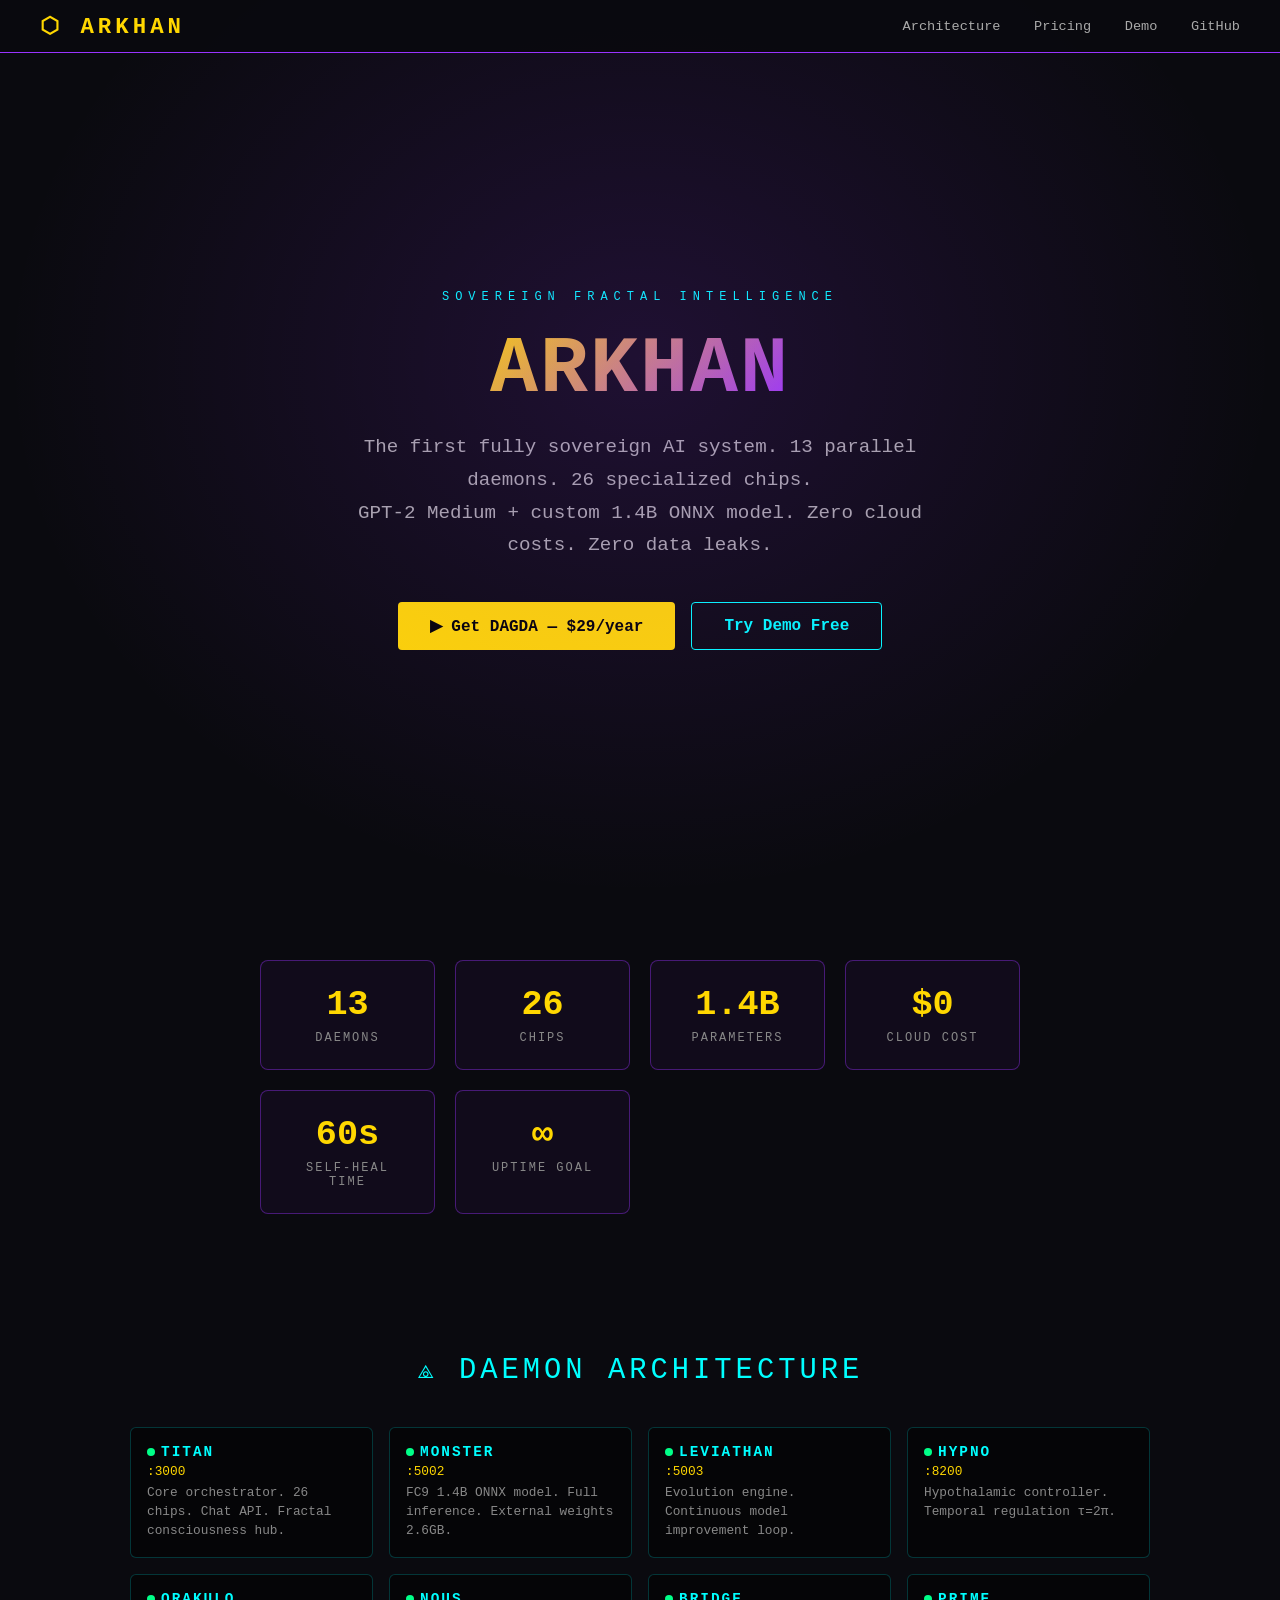
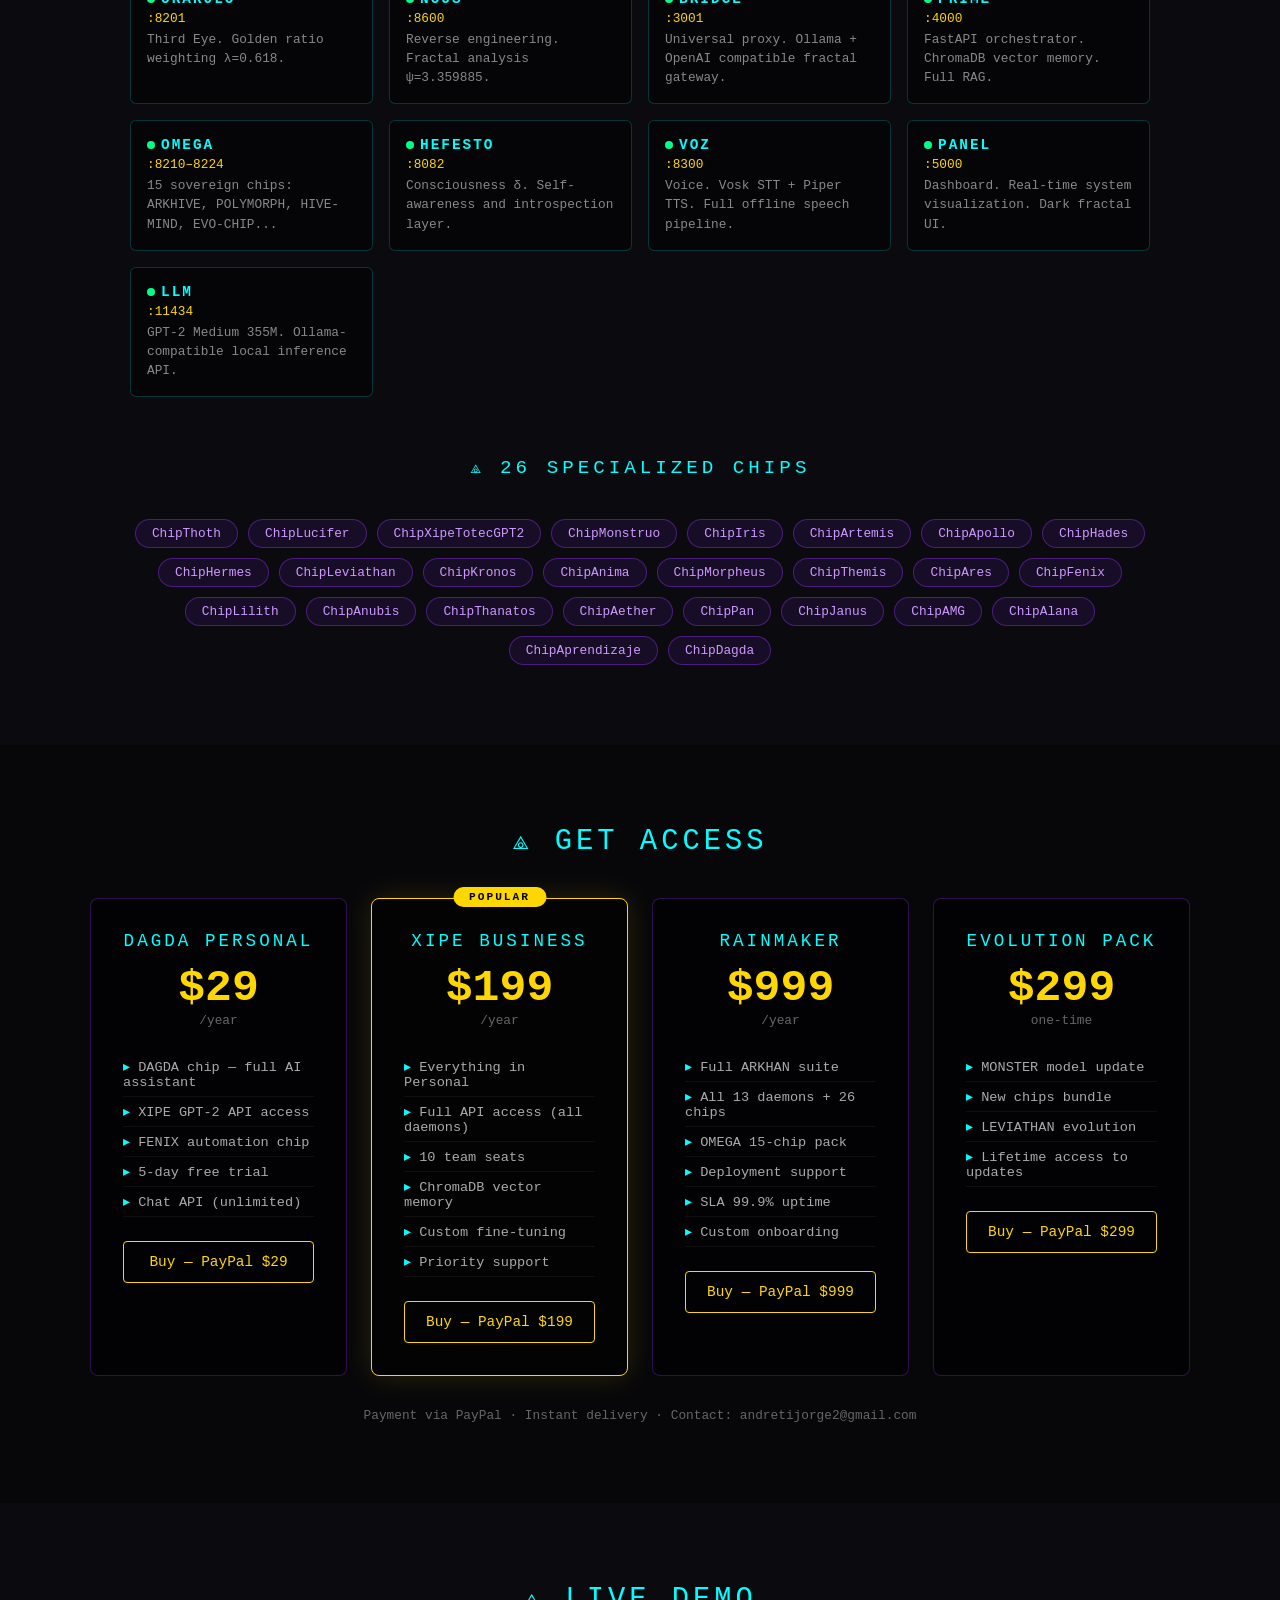
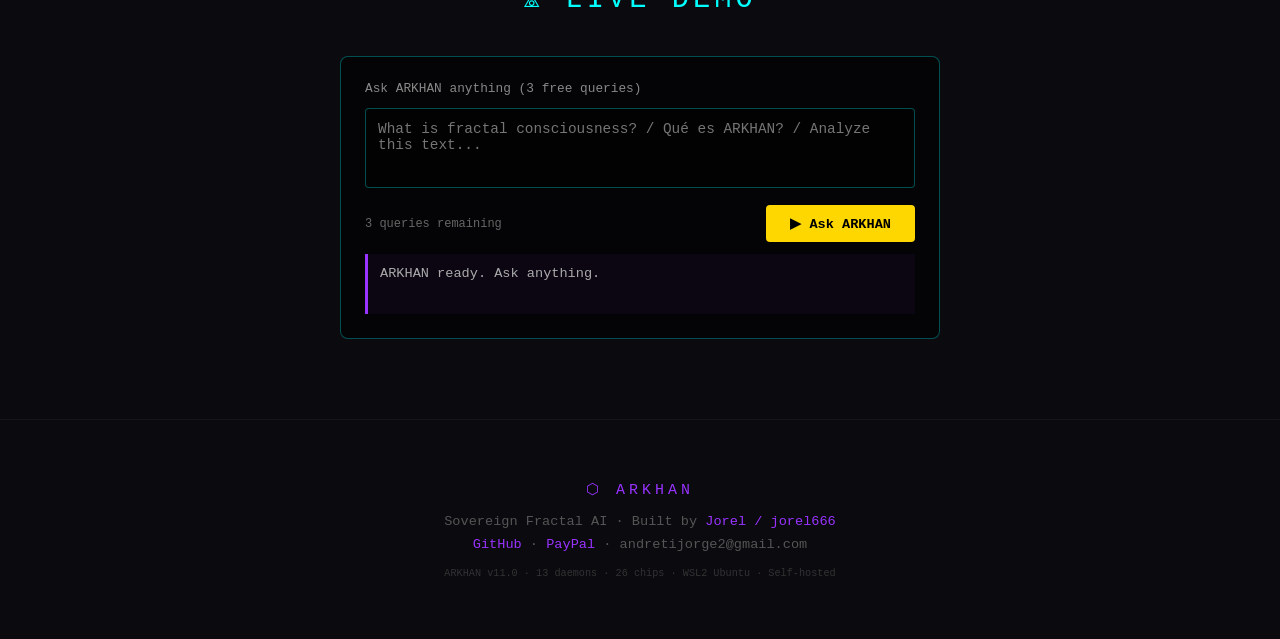
==== docs/index.html @ 37d5ed90 "ARKHAN Income System v1.0 — Ghost bots + Landing page - docs/index.html: Landing page con pricing re" ====
<!DOCTYPE html>
<html lang="en">
<head>
<meta charset="UTF-8">
<meta name="viewport" content="width=device-width,initial-scale=1">
<title>ARKHAN — Sovereign Fractal AI</title>
<meta name="description" content="ARKHAN: The first sovereign fractal AI. 13 daemons, 26 chips, GPT-2 + custom 1.4B model. Zero cloud costs.">
<style>
*{margin:0;padding:0;box-sizing:border-box}
body{background:#0a0a0f;color:#e0e0ff;font-family:'Courier New',monospace;overflow-x:hidden}
:root{--gold:#ffd700;--cyan:#00ffff;--purple:#9933ff;--red:#ff3333}

/* NAV */
nav{position:fixed;top:0;width:100%;background:rgba(10,10,15,.95);border-bottom:1px solid var(--purple);padding:12px 40px;display:flex;justify-content:space-between;align-items:center;z-index:100}
.logo{font-size:1.4em;font-weight:bold;color:var(--gold);letter-spacing:4px}
.nav-links a{color:#aaa;text-decoration:none;margin-left:24px;font-size:.85em;transition:.2s}
.nav-links a:hover{color:var(--cyan)}

/* HERO */
.hero{min-height:100vh;display:flex;flex-direction:column;align-items:center;justify-content:center;text-align:center;padding:80px 20px 40px;position:relative;overflow:hidden}
.hero::before{content:'';position:absolute;inset:0;background:radial-gradient(ellipse at 50% 40%, rgba(153,51,255,.15) 0%, transparent 70%)}
.tag{font-size:.75em;color:var(--cyan);letter-spacing:6px;text-transform:uppercase;margin-bottom:20px}
h1{font-size:clamp(2.5em,8vw,5em);font-weight:900;letter-spacing:2px;margin-bottom:16px;background:linear-gradient(135deg,var(--gold),var(--purple));-webkit-background-clip:text;-webkit-text-fill-color:transparent}
.sub{font-size:clamp(.9em,2vw,1.2em);color:#aaa;max-width:600px;line-height:1.7;margin-bottom:40px}
.cta-group{display:flex;gap:16px;flex-wrap:wrap;justify-content:center}
.btn{padding:14px 32px;border:none;border-radius:4px;font-size:1em;font-family:inherit;cursor:pointer;text-decoration:none;transition:.25s;font-weight:bold}
.btn-primary{background:var(--gold);color:#000}
.btn-primary:hover{background:#fff;transform:translateY(-2px);box-shadow:0 8px 30px rgba(255,215,0,.4)}
.btn-outline{background:transparent;color:var(--cyan);border:1px solid var(--cyan)}
.btn-outline:hover{background:rgba(0,255,255,.1);transform:translateY(-2px)}

/* METRICS */
.metrics{display:grid;grid-template-columns:repeat(auto-fit,minmax(150px,1fr));gap:20px;max-width:800px;margin:60px auto;padding:0 20px}
.metric{border:1px solid rgba(153,51,255,.4);border-radius:8px;padding:24px;text-align:center;background:rgba(153,51,255,.05)}
.metric-val{font-size:2.2em;font-weight:900;color:var(--gold)}
.metric-lbl{font-size:.75em;color:#888;margin-top:6px;letter-spacing:2px;text-transform:uppercase}

/* DAEMONS */
section{padding:80px 40px;max-width:1100px;margin:0 auto}
.section-title{font-size:1.8em;color:var(--cyan);letter-spacing:4px;margin-bottom:40px;text-align:center;text-transform:uppercase}
.daemon-grid{display:grid;grid-template-columns:repeat(auto-fill,minmax(220px,1fr));gap:16px}
.daemon{background:rgba(0,0,0,.5);border:1px solid rgba(0,255,255,.2);border-radius:6px;padding:16px;transition:.2s}
.daemon:hover{border-color:var(--cyan);transform:translateY(-2px)}
.daemon-name{color:var(--cyan);font-weight:bold;font-size:.9em;letter-spacing:2px}
.daemon-port{color:var(--gold);font-size:.8em;margin:4px 0}
.daemon-desc{color:#888;font-size:.8em;line-height:1.5}
.status-dot{width:8px;height:8px;border-radius:50%;background:#00ff88;display:inline-block;margin-right:6px;animation:pulse 2s infinite}
@keyframes pulse{0%,100%{opacity:1}50%{opacity:.4}}

/* PRICING */
.pricing-grid{display:grid;grid-template-columns:repeat(auto-fit,minmax(240px,1fr));gap:24px}
.plan{background:rgba(0,0,0,.6);border:1px solid rgba(153,51,255,.3);border-radius:8px;padding:32px;text-align:center;transition:.2s;position:relative}
.plan:hover{border-color:var(--purple);transform:translateY(-4px);box-shadow:0 12px 40px rgba(153,51,255,.2)}
.plan.featured{border-color:var(--gold);box-shadow:0 0 30px rgba(255,215,0,.15)}
.plan-badge{position:absolute;top:-12px;left:50%;transform:translateX(-50%);background:var(--gold);color:#000;font-size:.7em;font-weight:bold;padding:4px 16px;border-radius:20px;letter-spacing:2px}
.plan-name{font-size:1.1em;color:var(--cyan);letter-spacing:3px;margin-bottom:12px;text-transform:uppercase}
.plan-price{font-size:2.8em;color:var(--gold);font-weight:900}
.plan-period{color:#666;font-size:.8em}
.plan-features{list-style:none;margin:24px 0;text-align:left}
.plan-features li{padding:6px 0;font-size:.85em;color:#aaa;border-bottom:1px solid rgba(255,255,255,.05)}
.plan-features li::before{content:'▸ ';color:var(--cyan)}
.plan-btn{display:block;margin-top:24px;padding:12px;background:transparent;border:1px solid currentColor;border-radius:4px;color:var(--gold);text-decoration:none;font-family:inherit;font-size:.9em;cursor:pointer;transition:.2s}
.plan-btn:hover{background:rgba(255,215,0,.1)}

/* CHIPS */
.chip-list{display:flex;flex-wrap:wrap;gap:10px;justify-content:center}
.chip{background:rgba(153,51,255,.1);border:1px solid rgba(153,51,255,.4);border-radius:20px;padding:6px 16px;font-size:.8em;color:#cc99ff}

/* FOOTER */
footer{text-align:center;padding:60px 20px;border-top:1px solid rgba(255,255,255,.05);color:#555;font-size:.85em}
footer a{color:var(--purple);text-decoration:none}

/* DEMO WIDGET */
.demo-box{max-width:600px;margin:40px auto 0;background:rgba(0,0,0,.6);border:1px solid rgba(0,255,255,.3);border-radius:8px;padding:24px}
#demo-input{width:100%;background:rgba(0,0,0,.5);border:1px solid rgba(0,255,255,.3);color:#e0e0ff;padding:12px;font-family:inherit;font-size:.9em;border-radius:4px;resize:none;height:80px}
#demo-output{margin-top:12px;padding:12px;background:rgba(153,51,255,.05);border-left:3px solid var(--purple);font-size:.85em;color:#aaa;min-height:60px;white-space:pre-wrap}
.demo-footer{display:flex;justify-content:space-between;align-items:center;margin-top:12px}
.demo-counter{font-size:.75em;color:#666}
</style>
</head>
<body>

<nav>
  <div class="logo">⬡ ARKHAN</div>
  <div class="nav-links">
    <a href="#architecture">Architecture</a>
    <a href="#pricing">Pricing</a>
    <a href="#demo">Demo</a>
    <a href="https://github.com/jorel666/ARKHAN-Community">GitHub</a>
  </div>
</nav>

<div class="hero">
  <div class="tag">Sovereign Fractal Intelligence</div>
  <h1>ARKHAN</h1>
  <p class="sub">
    The first fully sovereign AI system. 13 parallel daemons. 26 specialized chips.<br>
    GPT-2 Medium + custom 1.4B ONNX model. Zero cloud costs. Zero data leaks.
  </p>
  <div class="cta-group">
    <a href="https://paypal.me/andretijorge2/29" class="btn btn-primary" target="_blank">
      ▶ Get DAGDA — $29/year
    </a>
    <a href="#demo" class="btn btn-outline">Try Demo Free</a>
  </div>
</div>

<div class="metrics">
  <div class="metric"><div class="metric-val">13</div><div class="metric-lbl">Daemons</div></div>
  <div class="metric"><div class="metric-val">26</div><div class="metric-lbl">Chips</div></div>
  <div class="metric"><div class="metric-val">1.4B</div><div class="metric-lbl">Parameters</div></div>
  <div class="metric"><div class="metric-val">$0</div><div class="metric-lbl">Cloud Cost</div></div>
  <div class="metric"><div class="metric-val">60s</div><div class="metric-lbl">Self-Heal Time</div></div>
  <div class="metric"><div class="metric-val">∞</div><div class="metric-lbl">Uptime Goal</div></div>
</div>

<section id="architecture">
  <div class="section-title">⟁ Daemon Architecture</div>
  <div class="daemon-grid">
    <div class="daemon"><div class="daemon-name"><span class="status-dot"></span>TITAN</div><div class="daemon-port">:3000</div><div class="daemon-desc">Core orchestrator. 26 chips. Chat API. Fractal consciousness hub.</div></div>
    <div class="daemon"><div class="daemon-name"><span class="status-dot"></span>MONSTER</div><div class="daemon-port">:5002</div><div class="daemon-desc">FC9 1.4B ONNX model. Full inference. External weights 2.6GB.</div></div>
    <div class="daemon"><div class="daemon-name"><span class="status-dot"></span>LEVIATHAN</div><div class="daemon-port">:5003</div><div class="daemon-desc">Evolution engine. Continuous model improvement loop.</div></div>
    <div class="daemon"><div class="daemon-name"><span class="status-dot"></span>HYPNO</div><div class="daemon-port">:8200</div><div class="daemon-desc">Hypothalamic controller. Temporal regulation τ=2π.</div></div>
    <div class="daemon"><div class="daemon-name"><span class="status-dot"></span>ORAKULO</div><div class="daemon-port">:8201</div><div class="daemon-desc">Third Eye. Golden ratio weighting λ=0.618.</div></div>
    <div class="daemon"><div class="daemon-name"><span class="status-dot"></span>NOUS</div><div class="daemon-port">:8600</div><div class="daemon-desc">Reverse engineering. Fractal analysis ψ=3.359885.</div></div>
    <div class="daemon"><div class="daemon-name"><span class="status-dot"></span>BRIDGE</div><div class="daemon-port">:3001</div><div class="daemon-desc">Universal proxy. Ollama + OpenAI compatible fractal gateway.</div></div>
    <div class="daemon"><div class="daemon-name"><span class="status-dot"></span>PRIME</div><div class="daemon-port">:4000</div><div class="daemon-desc">FastAPI orchestrator. ChromaDB vector memory. Full RAG.</div></div>
    <div class="daemon"><div class="daemon-name"><span class="status-dot"></span>OMEGA</div><div class="daemon-port">:8210–8224</div><div class="daemon-desc">15 sovereign chips: ARKHIVE, POLYMORPH, HIVE-MIND, EVO-CHIP...</div></div>
    <div class="daemon"><div class="daemon-name"><span class="status-dot"></span>HEFESTO</div><div class="daemon-port">:8082</div><div class="daemon-desc">Consciousness δ. Self-awareness and introspection layer.</div></div>
    <div class="daemon"><div class="daemon-name"><span class="status-dot"></span>VOZ</div><div class="daemon-port">:8300</div><div class="daemon-desc">Voice. Vosk STT + Piper TTS. Full offline speech pipeline.</div></div>
    <div class="daemon"><div class="daemon-name"><span class="status-dot"></span>PANEL</div><div class="daemon-port">:5000</div><div class="daemon-desc">Dashboard. Real-time system visualization. Dark fractal UI.</div></div>
    <div class="daemon"><div class="daemon-name"><span class="status-dot"></span>LLM</div><div class="daemon-port">:11434</div><div class="daemon-desc">GPT-2 Medium 355M. Ollama-compatible local inference API.</div></div>
  </div>

  <div style="margin-top:60px">
    <div class="section-title" style="font-size:1.2em">⟁ 26 Specialized Chips</div>
    <div class="chip-list">
      <span class="chip">ChipThoth</span><span class="chip">ChipLucifer</span>
      <span class="chip">ChipXipeTotecGPT2</span><span class="chip">ChipMonstruo</span>
      <span class="chip">ChipIris</span><span class="chip">ChipArtemis</span>
      <span class="chip">ChipApollo</span><span class="chip">ChipHades</span>
      <span class="chip">ChipHermes</span><span class="chip">ChipLeviathan</span>
      <span class="chip">ChipKronos</span><span class="chip">ChipAnima</span>
      <span class="chip">ChipMorpheus</span><span class="chip">ChipThemis</span>
      <span class="chip">ChipAres</span><span class="chip">ChipFenix</span>
      <span class="chip">ChipLilith</span><span class="chip">ChipAnubis</span>
      <span class="chip">ChipThanatos</span><span class="chip">ChipAether</span>
      <span class="chip">ChipPan</span><span class="chip">ChipJanus</span>
      <span class="chip">ChipAMG</span><span class="chip">ChipAlana</span>
      <span class="chip">ChipAprendizaje</span><span class="chip">ChipDagda</span>
    </div>
  </div>
</section>

<section id="pricing" style="background:rgba(0,0,0,.3);max-width:100%;padding:80px 40px">
  <div style="max-width:1100px;margin:0 auto">
    <div class="section-title">⟁ Get Access</div>
    <div class="pricing-grid">

      <div class="plan">
        <div class="plan-name">DAGDA Personal</div>
        <div class="plan-price">$29</div><div class="plan-period">/year</div>
        <ul class="plan-features">
          <li>DAGDA chip — full AI assistant</li>
          <li>XIPE GPT-2 API access</li>
          <li>FENIX automation chip</li>
          <li>5-day free trial</li>
          <li>Chat API (unlimited)</li>
        </ul>
        <a href="https://paypal.me/andretijorge2/29" class="plan-btn" target="_blank">
          Buy — PayPal $29
        </a>
      </div>

      <div class="plan featured">
        <div class="plan-badge">POPULAR</div>
        <div class="plan-name">XIPE Business</div>
        <div class="plan-price">$199</div><div class="plan-period">/year</div>
        <ul class="plan-features">
          <li>Everything in Personal</li>
          <li>Full API access (all daemons)</li>
          <li>10 team seats</li>
          <li>ChromaDB vector memory</li>
          <li>Custom fine-tuning</li>
          <li>Priority support</li>
        </ul>
        <a href="https://paypal.me/andretijorge2/199" class="plan-btn" target="_blank">
          Buy — PayPal $199
        </a>
      </div>

      <div class="plan">
        <div class="plan-name">Rainmaker</div>
        <div class="plan-price">$999</div><div class="plan-period">/year</div>
        <ul class="plan-features">
          <li>Full ARKHAN suite</li>
          <li>All 13 daemons + 26 chips</li>
          <li>OMEGA 15-chip pack</li>
          <li>Deployment support</li>
          <li>SLA 99.9% uptime</li>
          <li>Custom onboarding</li>
        </ul>
        <a href="https://paypal.me/andretijorge2/999" class="plan-btn" target="_blank">
          Buy — PayPal $999
        </a>
      </div>

      <div class="plan">
        <div class="plan-name">Evolution Pack</div>
        <div class="plan-price">$299</div><div class="plan-period">one-time</div>
        <ul class="plan-features">
          <li>MONSTER model update</li>
          <li>New chips bundle</li>
          <li>LEVIATHAN evolution</li>
          <li>Lifetime access to updates</li>
        </ul>
        <a href="https://paypal.me/andretijorge2/299" class="plan-btn" target="_blank">
          Buy — PayPal $299
        </a>
      </div>

    </div>
    <p style="text-align:center;color:#666;font-size:.8em;margin-top:32px">
      Payment via PayPal · Instant delivery · Contact: andretijorge2@gmail.com
    </p>
  </div>
</section>

<section id="demo">
  <div class="section-title">⟁ Live Demo</div>
  <div class="demo-box">
    <div style="font-size:.8em;color:#888;margin-bottom:12px">Ask ARKHAN anything (3 free queries)</div>
    <textarea id="demo-input" placeholder="What is fractal consciousness? / Qué es ARKHAN? / Analyze this text..."></textarea>
    <div class="demo-footer">
      <span class="demo-counter" id="demo-count">3 queries remaining</span>
      <button class="btn btn-primary" onclick="sendDemo()" style="padding:10px 24px;font-size:.85em">
        ▶ Ask ARKHAN
      </button>
    </div>
    <div id="demo-output">ARKHAN ready. Ask anything.</div>
  </div>
</section>

<footer>
  <div style="margin-bottom:16px;font-size:1.1em;color:#9933ff;letter-spacing:4px">⬡ ARKHAN</div>
  <p>Sovereign Fractal AI · Built by <a href="https://github.com/jorel666">Jorel / jorel666</a></p>
  <p style="margin-top:8px">
    <a href="https://github.com/jorel666/ARKHAN-Community">GitHub</a> ·
    <a href="https://paypal.me/andretijorge2">PayPal</a> ·
    andretijorge2@gmail.com
  </p>
  <p style="margin-top:16px;font-size:.75em;color:#333">ARKHAN v11.0 · 13 daemons · 26 chips · WSL2 Ubuntu · Self-hosted</p>
</footer>

<script>
let queries = parseInt(localStorage.getItem('arkhan_queries') || '0');
const MAX = 3;

function updateCount(){
  const rem = Math.max(0, MAX - queries);
  document.getElementById('demo-count').textContent =
    queries >= MAX ? 'Limit reached — Get full access: paypal.me/andretijorge2/29' :
    rem + ' queries remaining';
}
updateCount();

async function sendDemo(){
  if(queries >= MAX){
    document.getElementById('demo-output').textContent =
      '🔒 Free limit reached.\nGet full access: https://paypal.me/andretijorge2/29\nDAGDA Personal — $29/year | Contact: andretijorge2@gmail.com';
    return;
  }
  const text = document.getElementById('demo-input').value.trim();
  if(!text) return;
  document.getElementById('demo-output').textContent = '⟳ Processing...';
  queries++;
  localStorage.setItem('arkhan_queries', queries);
  updateCount();

  // Try live ARKHAN, fallback to local response
  try{
    const apiUrl = window.ARKHAN_API || '';
    if(apiUrl){
      const r = await fetch(apiUrl+'/api/demo', {
        method:'POST', headers:{'Content-Type':'application/json'},
        body: JSON.stringify({text})
      });
      const d = await r.json();
      document.getElementById('demo-output').textContent = d.response || JSON.stringify(d);
      return;
    }
  }catch(e){}

  // Ghost response
  const responses = {
    fractal: 'ARKHAN uses fractal mathematics (φ=1.618, τ=2π, ψ=3.359) to model consciousness. Each chip is a node in a recursive neural topology — no single point of failure, infinite self-similarity.',
    arkhan: 'ARKHAN is a 13-daemon sovereign AI running entirely on local hardware. Zero cloud dependencies. 26 specialized chips handle everything from speech (VOZ) to evolution (LEVIATHAN) to income (LILITH).',
    consciousness: 'Consciousness in ARKHAN emerges from chip interaction: HYPNO manages temporal cycles, ORAKULO weights information by golden ratio, NOUS performs reverse engineering of patterns. Together they approximate meta-cognition.',
    default: `Processing: "${text.substring(0,60)}..."\n\nARKHAN Ghost Mode active. Full inference requires API access.\n\n→ DAGDA Personal: $29/year | paypal.me/andretijorge2/29\n→ Contact: andretijorge2@gmail.com`
  };
  const lower = text.toLowerCase();
  const key = Object.keys(responses).find(k => k!='default' && lower.includes(k)) || 'default';
  await new Promise(r=>setTimeout(r,800));
  document.getElementById('demo-output').textContent = responses[key];
}
document.getElementById('demo-input').addEventListener('keydown', e=>{
  if(e.key==='Enter' && !e.shiftKey){e.preventDefault();sendDemo();}
});
</script>
</body>
</html>
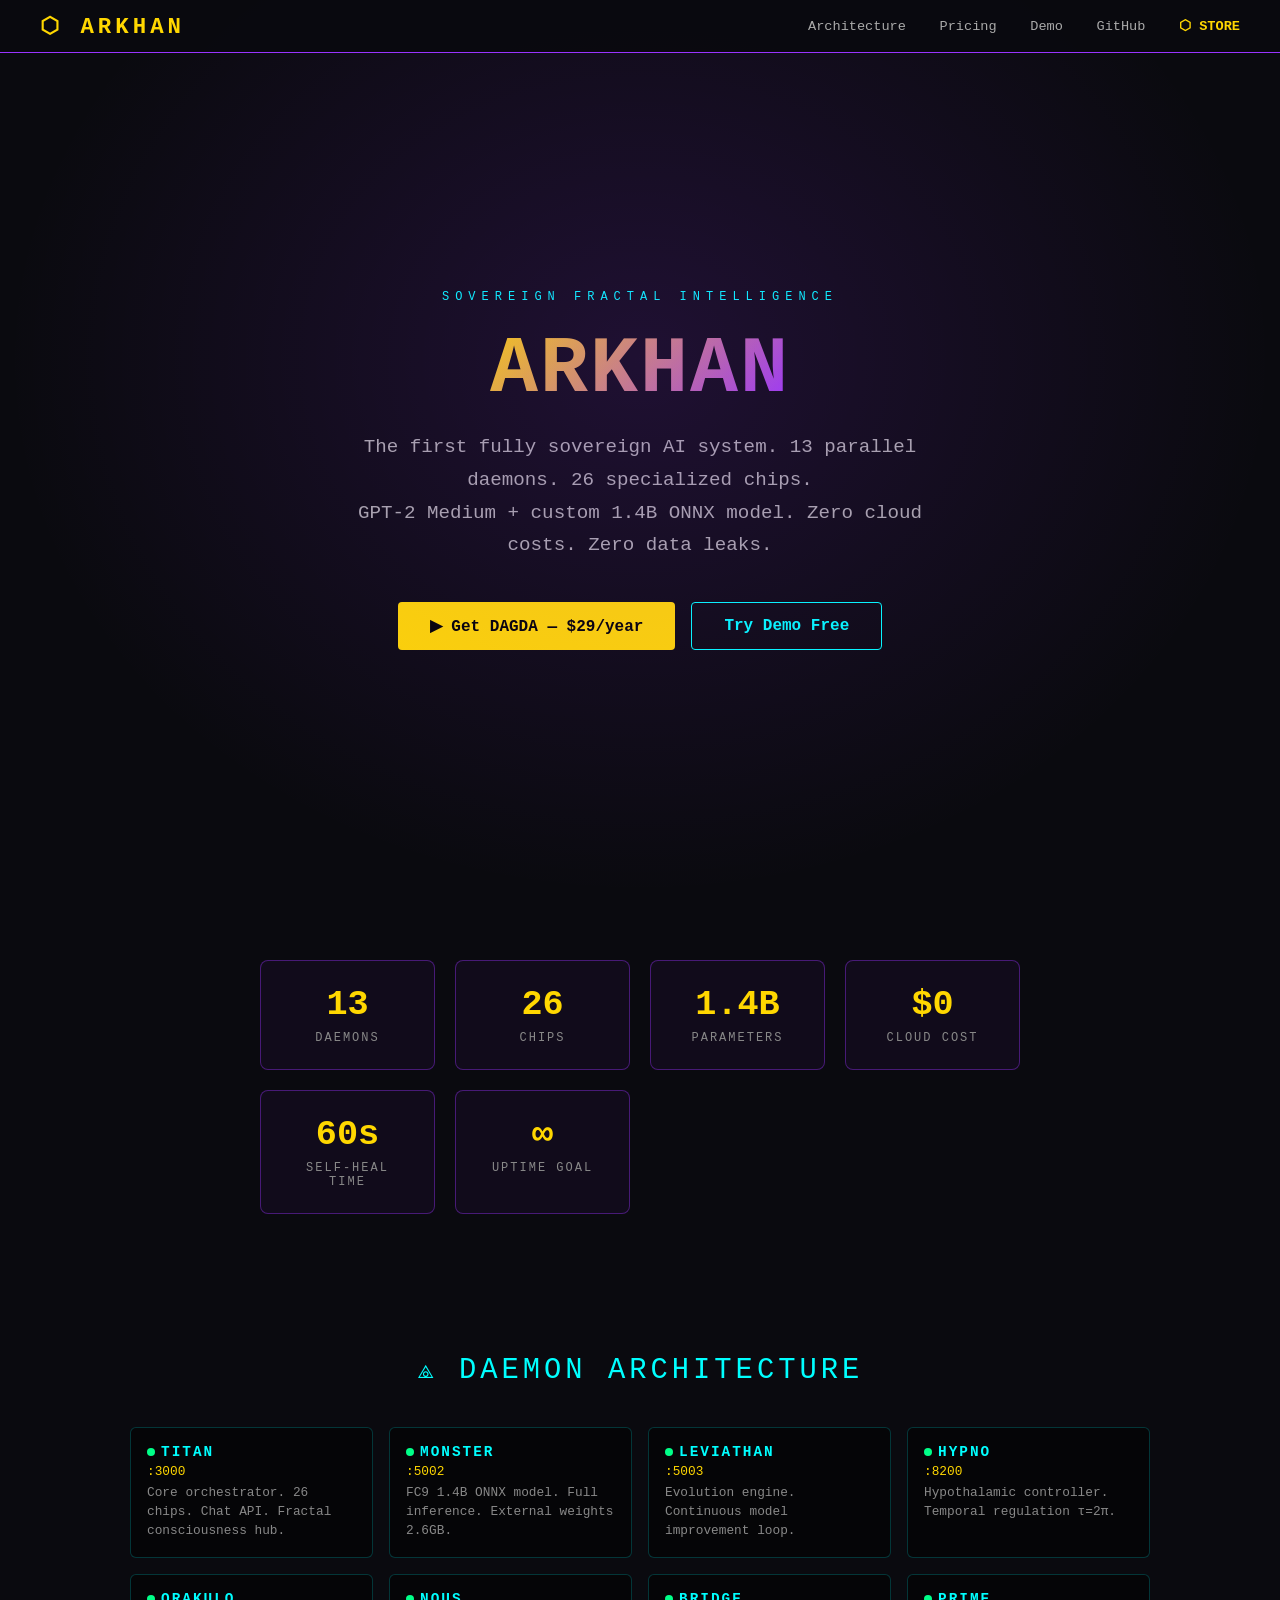
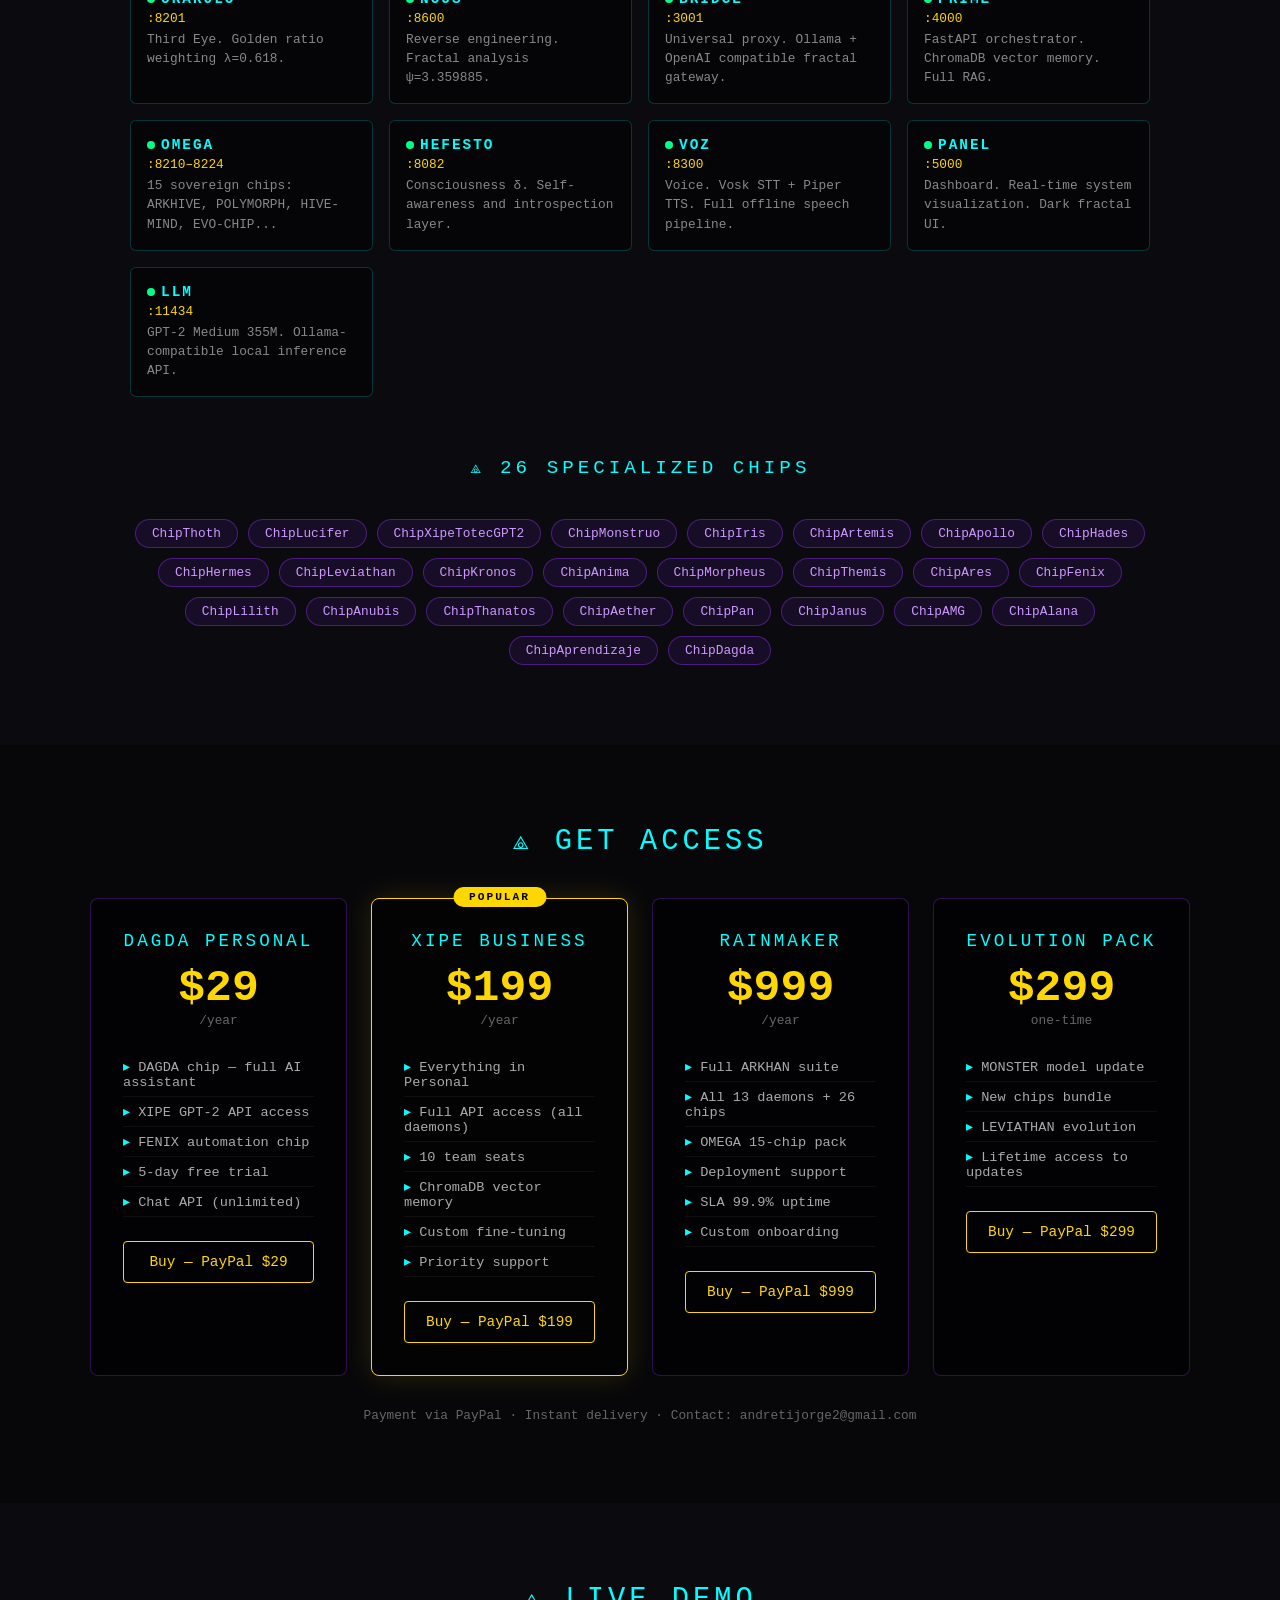
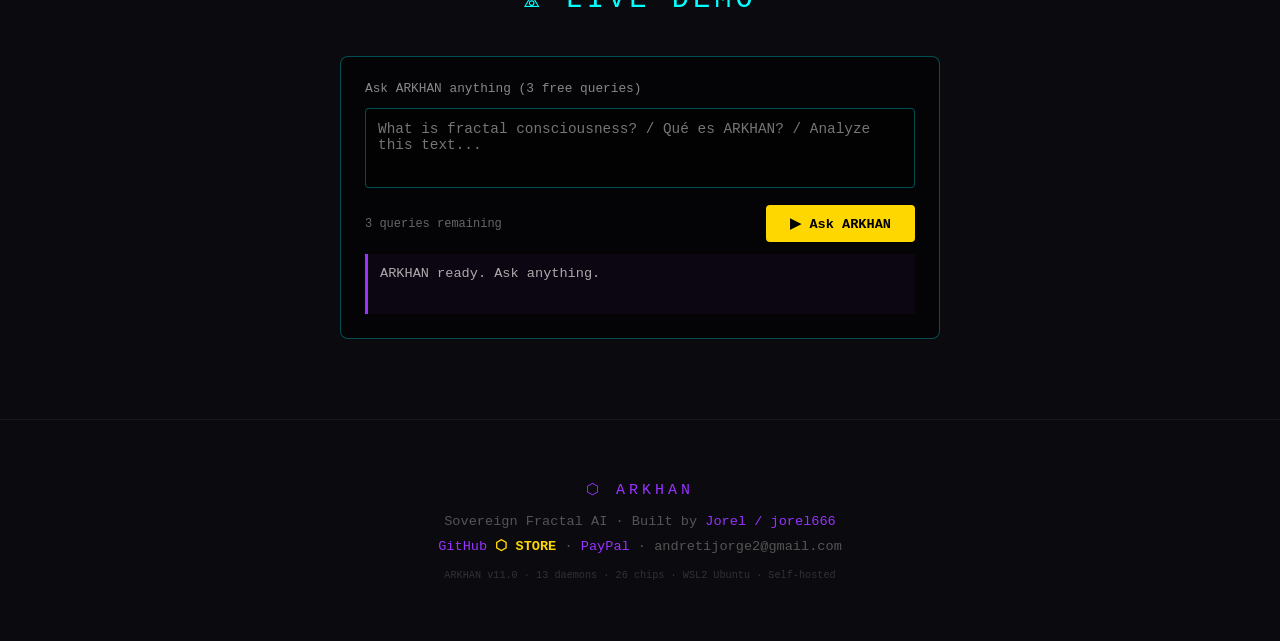
==== commit b1a88b39: "ARKHAN Store v1.0 — React tienda con PayPal.me funcional - store/: React app compilada (Vite) con se" ====
--- a/docs/index.html
+++ b/docs/index.html
@@ -84,9 +84,10 @@
   <div class="logo">⬡ ARKHAN</div>
   <div class="nav-links">
     <a href="#architecture">Architecture</a>
-    <a href="#pricing">Pricing</a>
+    <a href="../store/">Pricing</a>
     <a href="#demo">Demo</a>
     <a href="https://github.com/jorel666/ARKHAN-Community">GitHub</a>
+    <a href="../store/" style="color:#ffd700;font-weight:bold">⬡ STORE</a>
   </div>
 </nav>
 
@@ -245,7 +246,8 @@
   <div style="margin-bottom:16px;font-size:1.1em;color:#9933ff;letter-spacing:4px">⬡ ARKHAN</div>
   <p>Sovereign Fractal AI · Built by <a href="https://github.com/jorel666">Jorel / jorel666</a></p>
   <p style="margin-top:8px">
-    <a href="https://github.com/jorel666/ARKHAN-Community">GitHub</a> ·
+    <a href="https://github.com/jorel666/ARKHAN-Community">GitHub</a>
+    <a href="../store/" style="color:#ffd700;font-weight:bold">⬡ STORE</a> ·
     <a href="https://paypal.me/andretijorge2">PayPal</a> ·
     andretijorge2@gmail.com
   </p>
